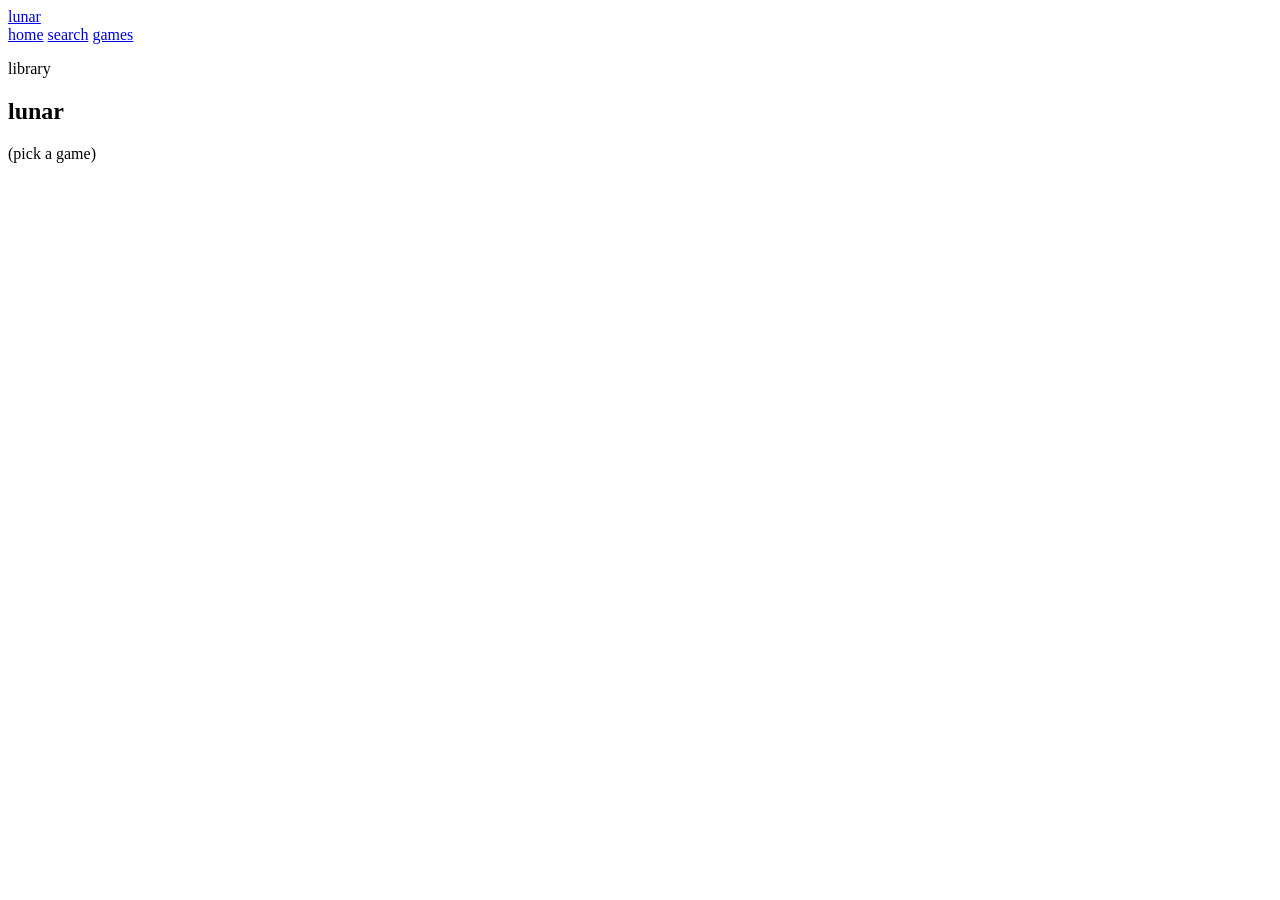
==== games.html @ 2f3a876c "Add files via upload" ====
<!DOCTYPE html>
<html lang="en">
<head>
  <meta charset="UTF-8" />
  <meta name="viewport" content="width=device-width, initial-scale=1.0" />
  <title>Lunar | Games</title>
  <link rel="stylesheet" href="./assets/css/site.css" />
</head>
<body data-page="games">
  <div class="site-shell">
    <aside class="sidebar">
      <a class="brand" href="./index.html">lunar</a>
      <nav class="nav-stack">
        <a class="nav-pill active-home" href="./index.html">home</a>
        <a class="nav-pill active-search" href="./search.html">search</a>
        <a class="nav-pill active-games" href="./games.html">games</a>
      </nav>
    </aside>

    <main class="page games-page">
      <section class="hero hero-compact">
        <p class="eyebrow">library</p>
        <h1 class="logo-text">lunar</h1>
        <p class="tagline">(pick a game)</p>
      </section>

      <section class="games-grid" id="games-grid"></section>
    </main>
  </div>

  <script src="./assets/js/ui.js"></script>
  <script src="./assets/js/games.js"></script>
</body>
</html>
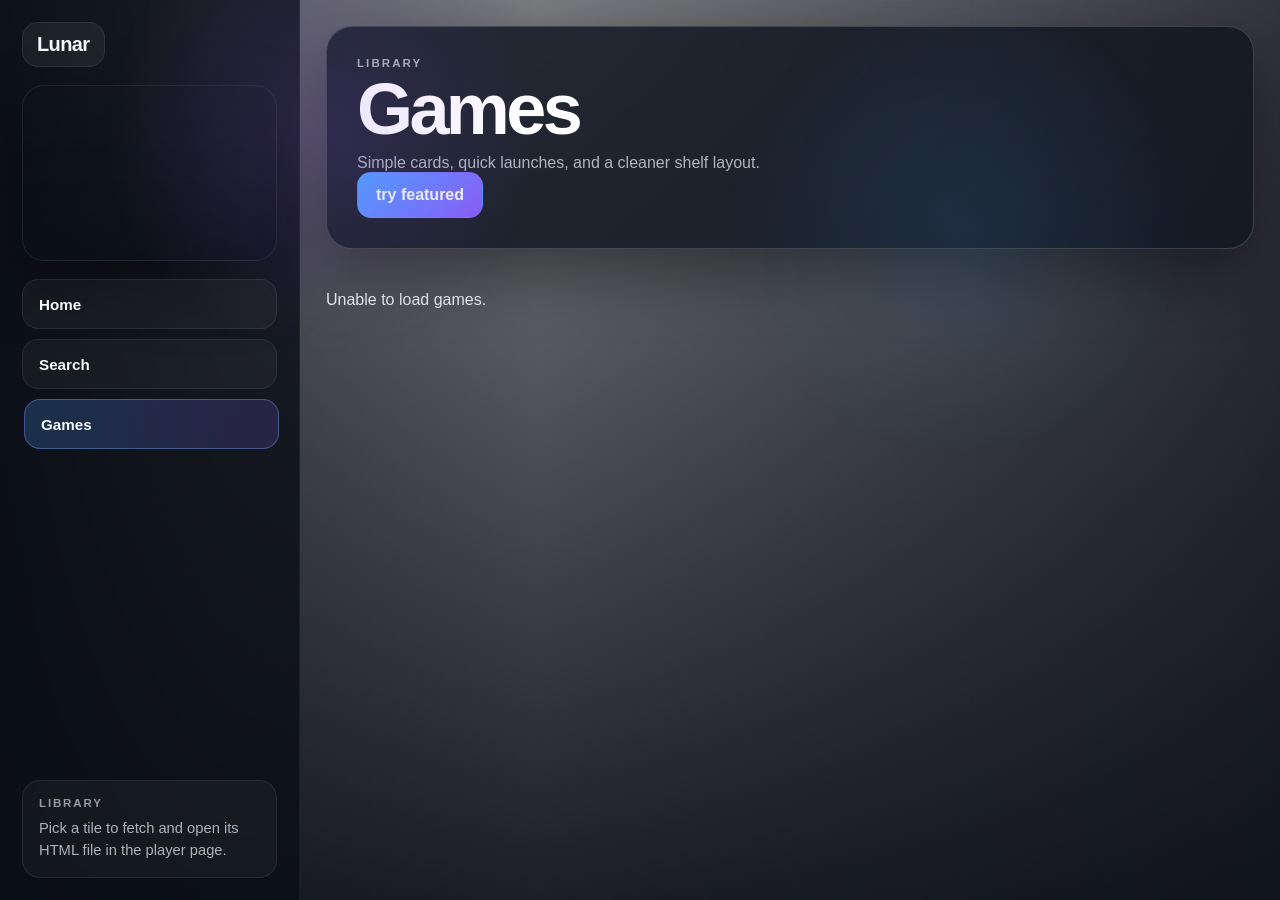
==== commit 09fc6aa6: "Add files via upload" ====
--- a/games.html
+++ b/games.html
@@ -9,19 +9,27 @@
 <body data-page="games">
   <div class="site-shell">
     <aside class="sidebar">
-      <a class="brand" href="./index.html">lunar</a>
+      <a class="brand" href="./index.html">Lunar</a>
+      <div class="sidebar-art"></div>
       <nav class="nav-stack">
         <a class="nav-pill active-home" href="./index.html">home</a>
         <a class="nav-pill active-search" href="./search.html">search</a>
         <a class="nav-pill active-games" href="./games.html">games</a>
       </nav>
+      <div class="sidebar-foot">
+        <p class="sidebar-label">library</p>
+        <p class="sidebar-copy">Pick a tile to fetch and open its HTML file in the player page.</p>
+      </div>
     </aside>
 
     <main class="page games-page">
-      <section class="hero hero-compact">
-        <p class="eyebrow">library</p>
-        <h1 class="logo-text">lunar</h1>
-        <p class="tagline">(pick a game)</p>
+      <section class="hero hero-compact hero-banner glass-panel">
+        <div>
+          <p class="eyebrow">library</p>
+          <h1 class="logo-text">Games</h1>
+          <p class="tagline">Simple cards, quick launches, and a cleaner shelf layout.</p>
+        </div>
+        <a class="hero-button primary" href="./player.html?game=html-demo">try featured</a>
       </section>
 
       <section class="games-grid" id="games-grid"></section>
--- a/assets/css/site.css
+++ b/assets/css/site.css
@@ -0,0 +1,717 @@
+:root {
+  --bg: #0d1018;
+  --panel: rgba(17, 22, 34, 0.82);
+  --panel-strong: rgba(13, 18, 28, 0.92);
+  --panel-soft: rgba(23, 29, 45, 0.68);
+  --line: rgba(255, 255, 255, 0.08);
+  --line-strong: rgba(255, 255, 255, 0.16);
+  --text: #f4f7fb;
+  --muted: rgba(232, 238, 248, 0.72);
+  --blue: #4ba3ff;
+  --purple: #8b5cf6;
+  --green: #34d399;
+  --shadow: 0 24px 64px rgba(0, 0, 0, 0.42);
+  --sky-image: url("https://www.yorksframing.co.uk/wp-content/uploads/2020/05/Trees-against-Purple-Night-Sky-scaled.jpg");
+}
+
+* {
+  box-sizing: border-box;
+}
+
+html,
+body {
+  min-height: 100%;
+}
+
+body {
+  margin: 0;
+  font-family: "Trebuchet MS", Verdana, Geneva, Tahoma, sans-serif;
+  color: var(--text);
+  background:
+    linear-gradient(180deg, rgba(8, 12, 18, 0.42), rgba(8, 12, 18, 0.9)),
+    var(--sky-image) center/cover fixed;
+  overflow-x: hidden;
+}
+
+body::before,
+body::after {
+  content: "";
+  position: fixed;
+  inset: 0;
+  pointer-events: none;
+}
+
+body::before {
+  background:
+    linear-gradient(90deg, rgba(11, 14, 22, 0.88) 0, rgba(11, 14, 22, 0.45) 18%, rgba(11, 14, 22, 0.2) 42%, rgba(11, 14, 22, 0.72) 100%);
+  opacity: 1;
+}
+
+body::after {
+  background:
+    radial-gradient(circle at 25% 15%, rgba(139, 92, 246, 0.18), transparent 18%),
+    radial-gradient(circle at 75% 25%, rgba(75, 163, 255, 0.12), transparent 20%);
+}
+
+a {
+  color: inherit;
+  text-decoration: none;
+}
+
+.site-shell,
+.player-layout {
+  display: grid;
+  grid-template-columns: 300px minmax(0, 1fr);
+  min-height: 100vh;
+}
+
+.sidebar {
+  position: relative;
+  display: flex;
+  flex-direction: column;
+  gap: 18px;
+  padding: 22px;
+  background: rgba(10, 14, 22, 0.8);
+  border-right: 1px solid rgba(255, 255, 255, 0.06);
+  backdrop-filter: blur(16px);
+}
+
+.brand {
+  display: inline-flex;
+  align-items: center;
+  width: fit-content;
+  margin: 0;
+  padding: 10px 14px;
+  border-radius: 16px;
+  background: rgba(255, 255, 255, 0.06);
+  border: 1px solid var(--line);
+  font-size: 1.25rem;
+  font-weight: 700;
+  letter-spacing: -0.03em;
+  text-transform: none;
+  text-shadow: none;
+}
+
+.brand-inline {
+  margin: 0;
+}
+
+.sidebar-art {
+  min-height: 176px;
+  border-radius: 22px;
+  background:
+    linear-gradient(180deg, rgba(10, 14, 22, 0.1), rgba(10, 14, 22, 0.58)),
+    var(--sky-image) center/cover;
+  border: 1px solid var(--line);
+  box-shadow: var(--shadow);
+}
+
+.nav-stack {
+  display: flex;
+  flex-direction: column;
+  gap: 10px;
+  margin-top: 0;
+}
+
+.nav-stack-player {
+  margin-top: 18px;
+}
+
+.nav-pill {
+  display: inline-flex;
+  align-items: center;
+  justify-content: flex-start;
+  min-height: 50px;
+  padding: 0 16px;
+  border-radius: 16px;
+  background: rgba(255, 255, 255, 0.04);
+  border: 1px solid var(--line);
+  box-shadow: none;
+  font-size: 0.95rem;
+  font-weight: 700;
+  text-transform: capitalize;
+  transition: background 180ms ease, border-color 180ms ease, transform 180ms ease;
+}
+
+body[data-page="home"] .active-home,
+body[data-page="search"] .active-search,
+body[data-page="games"] .active-games,
+body[data-page="player"] .active-games {
+  background: linear-gradient(90deg, rgba(75, 163, 255, 0.22), rgba(139, 92, 246, 0.18));
+  border-color: rgba(120, 168, 255, 0.38);
+  transform: translateX(2px);
+}
+
+.sidebar-foot {
+  margin-top: auto;
+  padding: 16px;
+  border-radius: 18px;
+  background: rgba(255, 255, 255, 0.04);
+  border: 1px solid var(--line);
+}
+
+.sidebar-label {
+  margin: 0 0 8px;
+  color: rgba(255, 255, 255, 0.56);
+  font-size: 0.72rem;
+  font-weight: 700;
+  letter-spacing: 0.16em;
+  text-transform: uppercase;
+}
+
+.sidebar-copy {
+  margin: 0;
+  color: var(--muted);
+  font-size: 0.92rem;
+  line-height: 1.5;
+}
+
+.page {
+  position: relative;
+  padding: 26px;
+}
+
+.hero {
+  text-align: left;
+}
+
+.hero-compact {
+  margin-top: 0;
+}
+
+.eyebrow {
+  margin: 0 0 6px;
+  color: rgba(255, 255, 255, 0.64);
+  text-transform: uppercase;
+  letter-spacing: 0.18em;
+  font-size: 0.72rem;
+  font-weight: 700;
+}
+
+.logo-text {
+  margin: 0;
+  font-size: clamp(2.7rem, 6vw, 4.5rem);
+  line-height: 0.96;
+  letter-spacing: -0.05em;
+  text-transform: none;
+  color: #ffffff;
+  text-shadow: none;
+}
+
+.tagline {
+  margin: 10px 0 0;
+  max-width: 620px;
+  color: var(--muted);
+  font-size: 1rem;
+  font-style: normal;
+  font-weight: 400;
+  text-shadow: none;
+}
+
+.glass-panel {
+  background: var(--panel);
+  backdrop-filter: blur(16px);
+  border: 1px solid var(--line-strong);
+  box-shadow: var(--shadow);
+}
+
+.home-page {
+  display: grid;
+  grid-template-columns: minmax(0, 1.5fr) minmax(280px, 0.85fr);
+  gap: 22px;
+  align-items: start;
+}
+
+.home-page .hero {
+  grid-column: 1 / 2;
+}
+
+.hero-home,
+.hero-banner {
+  padding: 30px;
+  border-radius: 26px;
+}
+
+.hero-actions {
+  display: flex;
+  flex-wrap: wrap;
+  gap: 12px;
+  margin-top: 22px;
+}
+
+.hero-button {
+  display: inline-flex;
+  align-items: center;
+  justify-content: center;
+  min-height: 46px;
+  padding: 0 18px;
+  border-radius: 14px;
+  background: rgba(255, 255, 255, 0.05);
+  border: 1px solid var(--line);
+  font-weight: 700;
+}
+
+.hero-button.primary {
+  background: linear-gradient(135deg, #4ba3ff, #8b5cf6);
+  border-color: transparent;
+}
+
+.home-strip {
+  display: grid;
+  grid-template-columns: repeat(3, minmax(0, 1fr));
+  gap: 14px;
+  padding: 18px;
+  border-radius: 22px;
+}
+
+.mini-stat {
+  padding: 14px 16px;
+  border-radius: 18px;
+  background: rgba(255, 255, 255, 0.04);
+  border: 1px solid var(--line);
+}
+
+.mini-stat strong {
+  display: block;
+  margin-top: 8px;
+  font-size: 1.4rem;
+}
+
+.mini-stat-label {
+  color: rgba(255, 255, 255, 0.56);
+  font-size: 0.74rem;
+  font-weight: 700;
+  letter-spacing: 0.14em;
+  text-transform: uppercase;
+}
+
+.featured-panel {
+  grid-column: 2 / 3;
+  grid-row: 1 / span 2;
+  padding: 18px;
+  border-radius: 24px;
+  max-height: calc(100vh - 52px);
+  overflow: hidden;
+}
+
+.panel-heading {
+  display: flex;
+  align-items: center;
+  justify-content: space-between;
+  gap: 12px;
+  margin-bottom: 14px;
+}
+
+.panel-heading h2 {
+  margin: 0;
+  font-size: 1.1rem;
+  text-transform: none;
+}
+
+.panel-link {
+  color: #9dc9ff;
+  font-size: 0.9rem;
+  font-weight: 700;
+}
+
+.featured-list,
+.games-grid {
+  overflow-y: auto;
+  scrollbar-width: thin;
+  scrollbar-color: rgba(255, 255, 255, 0.55) transparent;
+}
+
+.featured-list {
+  display: flex;
+  flex-direction: column;
+  gap: 14px;
+  padding-right: 4px;
+  max-height: calc(100vh - 130px);
+}
+
+.featured-card,
+.game-card {
+  border-radius: 22px;
+  border: 1px solid var(--line);
+  background:
+    linear-gradient(180deg, rgba(255, 255, 255, 0.06), rgba(255, 255, 255, 0.02)),
+    rgba(13, 18, 28, 0.82);
+  color: #fff;
+  box-shadow: 0 14px 34px rgba(2, 6, 12, 0.34);
+}
+
+.featured-card {
+  min-height: 102px;
+  display: flex;
+  align-items: flex-end;
+  padding: 18px;
+  background:
+    linear-gradient(180deg, rgba(4, 8, 15, 0.1), rgba(4, 8, 15, 0.78)),
+    var(--sky-image) center/cover;
+}
+
+.featured-card.is-small {
+  min-height: 74px;
+  border-radius: 18px;
+}
+
+.featured-card span,
+.game-card-title {
+  text-transform: none;
+  font-size: 1rem;
+  font-weight: 700;
+}
+
+.search-box-wrap {
+  display: grid;
+  place-items: center;
+  gap: 10px;
+  margin: 22px 0 18px;
+}
+
+.proxy-shell {
+  display: grid;
+  gap: 12px;
+  padding: 14px;
+  border-radius: 24px;
+}
+
+.proxy-toolbar {
+  display: grid;
+  grid-template-columns: auto minmax(0, 1fr) auto;
+  gap: 12px;
+  align-items: center;
+}
+
+.proxy-toolbar-left,
+.proxy-toolbar-right {
+  display: flex;
+  align-items: center;
+  gap: 8px;
+}
+
+.proxy-tab-indicator {
+  padding: 0 14px;
+  min-height: 44px;
+  display: inline-flex;
+  align-items: center;
+  border-radius: 12px;
+  background: rgba(255, 255, 255, 0.05);
+  border: 1px solid var(--line);
+  color: var(--muted);
+  font-weight: 700;
+}
+
+.proxy-form {
+  width: 100%;
+  margin: 0;
+}
+
+.proxy-status-row {
+  display: grid;
+  grid-template-columns: minmax(0, 1fr) auto;
+  gap: 12px;
+  align-items: center;
+}
+
+.browser-panel-inline {
+  padding: 0;
+  border: 0;
+  box-shadow: none;
+  background: transparent;
+  min-height: 620px;
+}
+
+.search-form {
+  display: grid;
+  grid-template-columns: minmax(0, 1fr) auto;
+  align-items: center;
+  gap: 10px;
+  width: min(720px, 100%);
+  padding: 10px 12px;
+  border-radius: 18px;
+  background: var(--panel-strong);
+  border: 1px solid var(--line);
+  box-shadow: 0 18px 36px rgba(0, 0, 0, 0.28);
+}
+
+.search-input,
+.search-button,
+.browser-button {
+  font: inherit;
+}
+
+.search-input {
+  width: 100%;
+  border: 0;
+  outline: none;
+  background: transparent;
+  color: #fff;
+  padding: 0 16px;
+  font-size: 1rem;
+  letter-spacing: 0;
+  text-transform: none;
+}
+
+.search-input::placeholder {
+  color: rgba(255, 255, 255, 0.84);
+}
+
+.search-button,
+.browser-button {
+  border: 1px solid rgba(255, 255, 255, 0.16);
+  background: rgba(255, 255, 255, 0.08);
+  color: #fff;
+  border-radius: 12px;
+  padding: 10px 14px;
+  text-transform: none;
+  cursor: pointer;
+  font-weight: 700;
+}
+
+.icon-button {
+  min-width: 44px;
+  padding: 10px 0;
+  font-size: 1rem;
+}
+
+.search-hint,
+.player-status {
+  margin: 0;
+  color: var(--muted);
+  font-size: 0.84rem;
+}
+
+.browser-panel {
+  display: grid;
+  grid-template-rows: auto minmax(420px, 1fr);
+  gap: 12px;
+  padding: 14px;
+  border-radius: 24px;
+  min-height: 540px;
+}
+
+.browser-bar {
+  display: grid;
+  grid-template-columns: auto auto auto minmax(0, 1fr);
+  gap: 8px;
+  align-items: center;
+}
+
+.browser-url {
+  min-width: 0;
+  padding: 10px 14px;
+  border-radius: 12px;
+  background: rgba(255, 255, 255, 0.07);
+  color: rgba(255, 255, 255, 0.82);
+  font-size: 0.82rem;
+  overflow: hidden;
+  text-overflow: ellipsis;
+  white-space: nowrap;
+}
+
+.proxy-frame,
+.game-frame {
+  width: 100%;
+  height: 100%;
+  border: 0;
+  border-radius: 20px;
+  background: rgba(255, 255, 255, 0.94);
+}
+
+.games-page {
+  padding-bottom: 16px;
+}
+
+.games-grid {
+  display: grid;
+  grid-template-columns: repeat(auto-fill, minmax(190px, 1fr));
+  gap: 18px;
+  margin-top: 22px;
+  max-height: calc(100vh - 220px);
+  padding: 4px 8px 20px 0;
+}
+
+.game-card {
+  min-height: 176px;
+  display: flex;
+  flex-direction: column;
+  justify-content: flex-end;
+  padding: 16px;
+  transition: transform 180ms ease, box-shadow 180ms ease;
+  position: relative;
+  overflow: hidden;
+}
+
+.game-card::before {
+  content: "";
+  position: absolute;
+  inset: 0;
+  background:
+    linear-gradient(180deg, rgba(7, 12, 18, 0.08), rgba(7, 12, 18, 0.8)),
+    var(--sky-image) center/cover;
+  opacity: 0.5;
+}
+
+.game-card > * {
+  position: relative;
+  z-index: 1;
+}
+
+.game-card:hover {
+  transform: translateY(-4px);
+  box-shadow: 0 18px 42px rgba(0, 0, 0, 0.34);
+}
+
+.game-card-tag {
+  margin-bottom: auto;
+  color: rgba(255, 255, 255, 0.78);
+  font-size: 0.72rem;
+  text-transform: uppercase;
+  letter-spacing: 0.12em;
+}
+
+.player-shell {
+  min-height: 100vh;
+}
+
+.player-header {
+  display: flex;
+  align-items: center;
+  gap: 18px;
+  min-height: 60px;
+  padding: 0 14px 0 18px;
+  background: rgba(10, 14, 22, 0.92);
+  border-bottom: 1px solid rgba(255, 255, 255, 0.06);
+  backdrop-filter: blur(16px);
+}
+
+.player-title {
+  margin: 0;
+  font-size: 1rem;
+  font-weight: 700;
+}
+
+.player-close {
+  margin-left: auto;
+  width: 42px;
+  height: 42px;
+  display: grid;
+  place-items: center;
+  border-radius: 14px;
+  border: 1px solid var(--line);
+  background: rgba(255, 255, 255, 0.05);
+  font-size: 1.35rem;
+  font-weight: 700;
+  text-transform: none;
+}
+
+.player-main {
+  display: grid;
+  grid-template-rows: auto minmax(0, 1fr);
+  gap: 10px;
+  padding: 14px;
+  margin: 0;
+}
+
+.player-layout {
+  min-height: calc(100vh - 48px);
+}
+
+.html-demo {
+  min-height: 100%;
+  margin: 0;
+  display: grid;
+  place-items: center;
+  background: radial-gradient(circle at top, rgba(127, 4, 255, 0.32), transparent 40%), linear-gradient(180deg, #ffffff 0%, #f3f3f6 100%);
+  color: #090909;
+  font-family: Arial, Helvetica, sans-serif;
+}
+
+.html-demo h1 {
+  margin: 0;
+  font-size: clamp(3rem, 8vw, 6.5rem);
+  transform: rotate(-8deg);
+  filter: blur(1px);
+}
+
+.arcade-demo {
+  min-height: 100%;
+  margin: 0;
+  padding: 28px;
+  background: radial-gradient(circle at top, rgba(117, 0, 255, 0.3), transparent 35%), linear-gradient(160deg, #070710, #17072e 48%, #09060f);
+  color: #fff;
+  font-family: Verdana, Geneva, Tahoma, sans-serif;
+}
+
+.arcade-demo .tile {
+  display: inline-block;
+  margin: 12px;
+  padding: 18px 22px;
+  border-radius: 20px;
+  background: linear-gradient(180deg, #8500ff, #5a00d4);
+}
+
+@media (max-width: 860px) {
+  .site-shell,
+  .player-layout {
+    grid-template-columns: 1fr;
+  }
+
+  .sidebar {
+    display: flex;
+    padding: 14px 16px;
+  }
+
+  .nav-stack,
+  .nav-stack-player {
+    flex-direction: row;
+    flex-wrap: wrap;
+    justify-content: flex-start;
+  }
+
+  .home-page {
+    grid-template-columns: 1fr;
+  }
+
+  .featured-panel {
+    grid-column: 1;
+    grid-row: auto;
+    max-height: none;
+  }
+
+  .featured-list,
+  .games-grid {
+    max-height: none;
+  }
+
+  .sidebar-art {
+    min-height: 132px;
+  }
+
+  .browser-panel {
+    min-height: 460px;
+  }
+
+  .browser-bar {
+    grid-template-columns: repeat(3, auto);
+  }
+
+  .browser-url {
+    grid-column: 1 / -1;
+  }
+
+  .proxy-toolbar,
+  .proxy-status-row {
+    grid-template-columns: 1fr;
+  }
+
+  .proxy-toolbar-left,
+  .proxy-toolbar-right {
+    flex-wrap: wrap;
+  }
+
+  .home-strip {
+    grid-template-columns: 1fr;
+  }
+}
